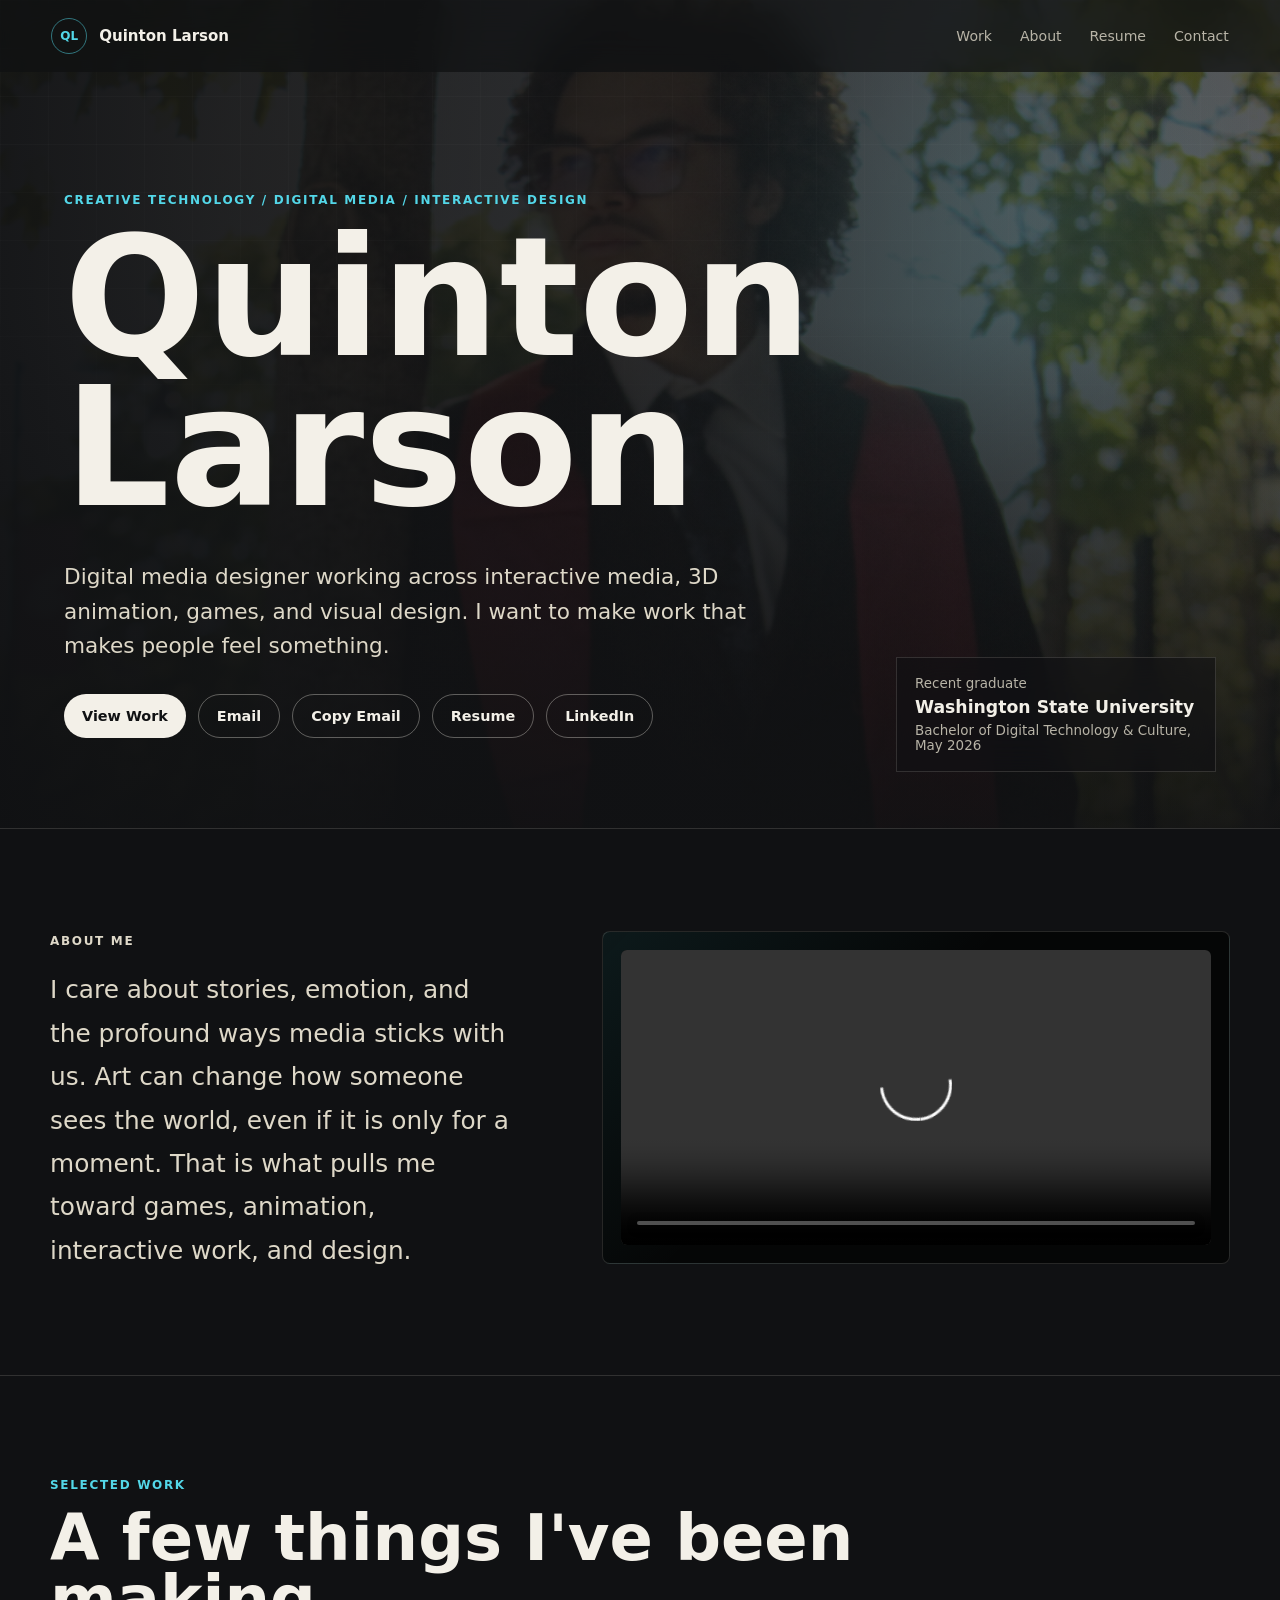
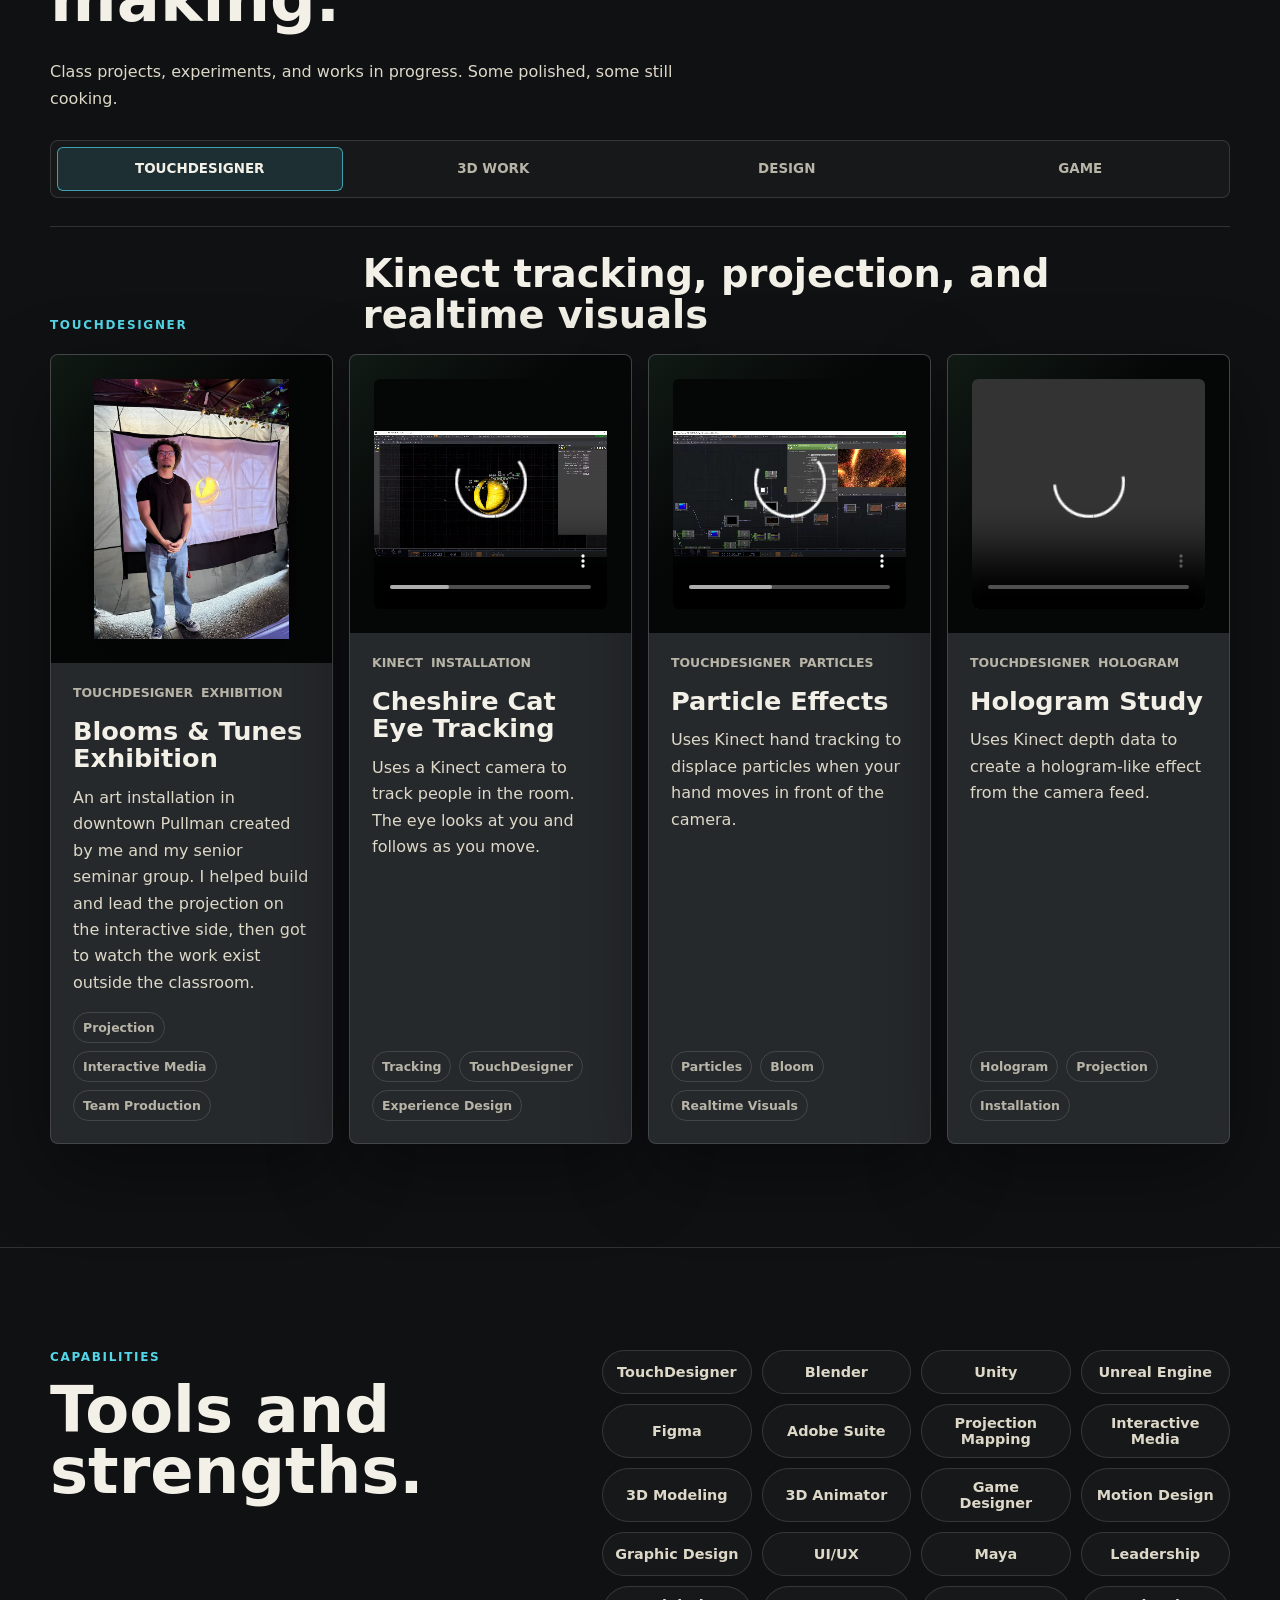
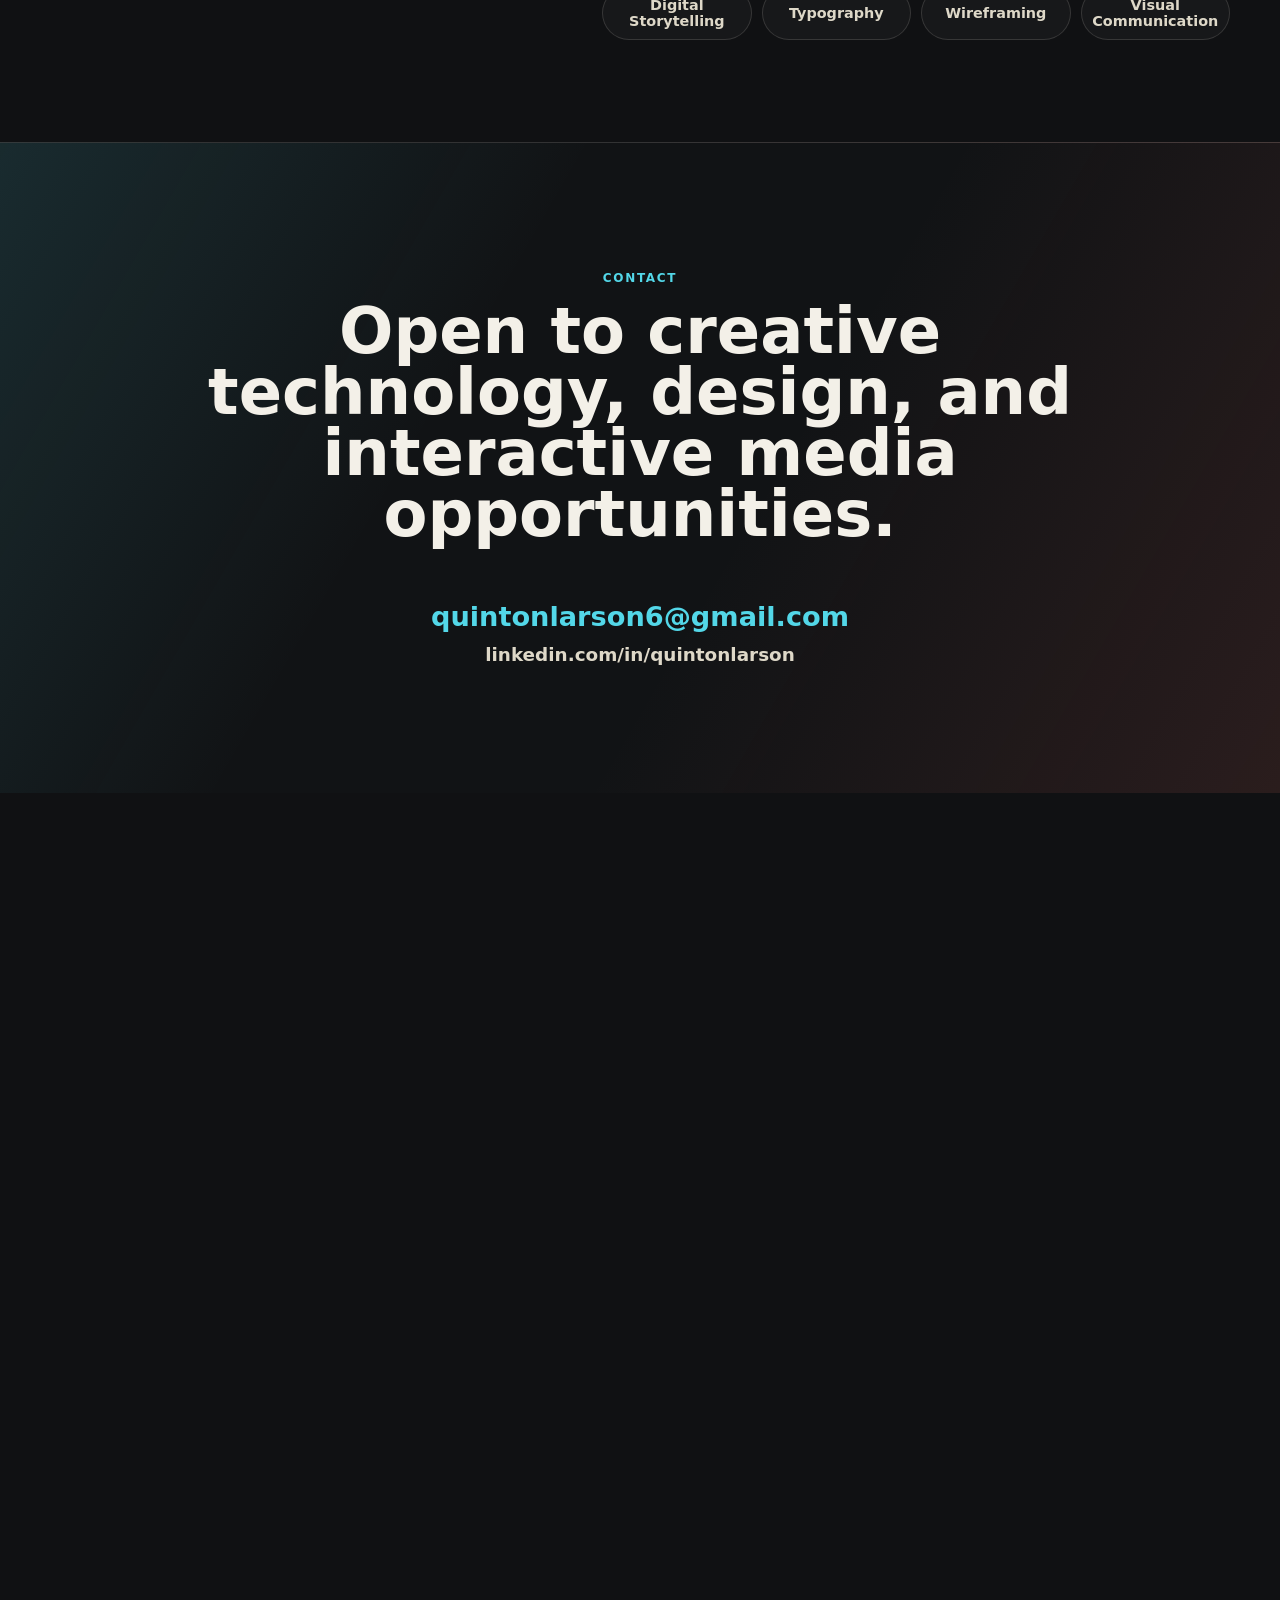
==== index.html @ b69a10c3 "Add index.html for portfolio redirection" ====
<!doctype html>
<html>
  <head>
    <meta charset="utf-8" />
    <meta http-equiv="refresh" content="0; url=./quinton-portfolio/" />
    <title>Quinton Larson Portfolio</title>
  </head>
  <body>
    <a href="./quinton-portfolio/">Open portfolio</a>
  </body>
</html>
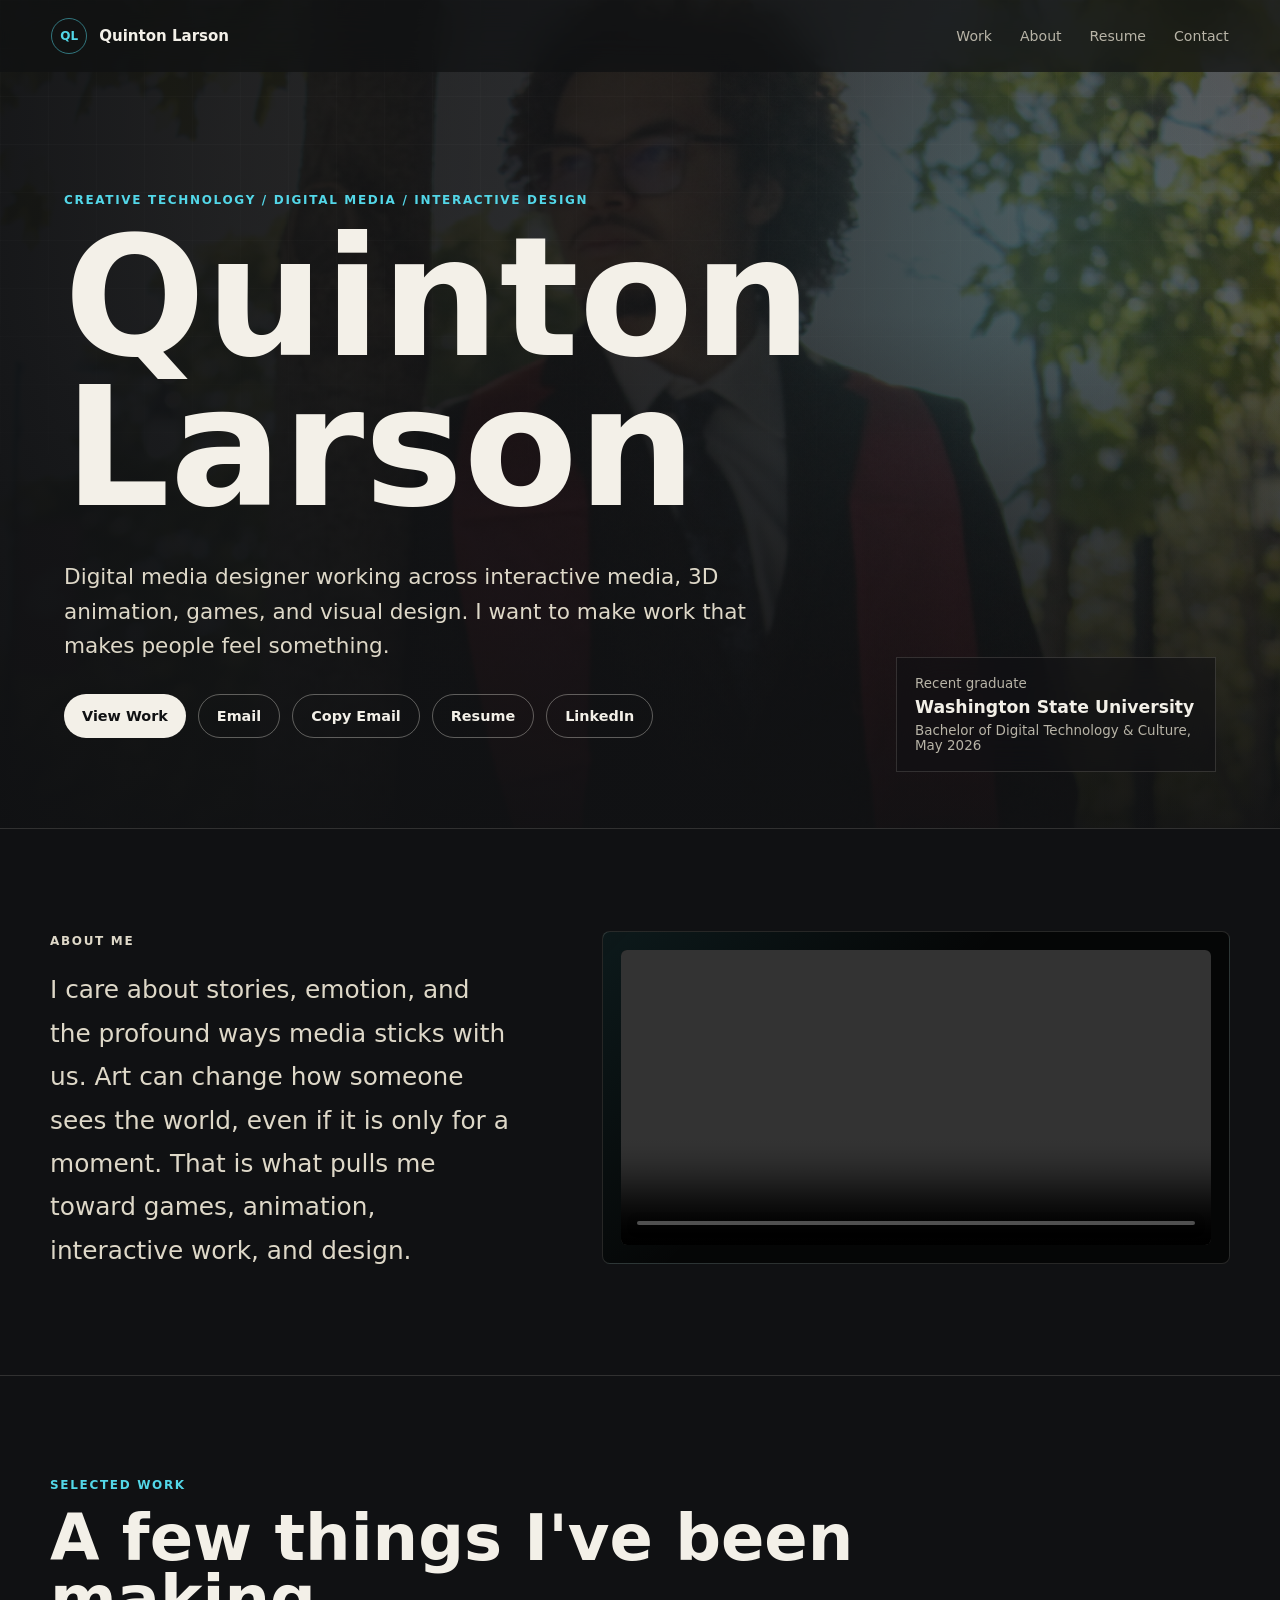
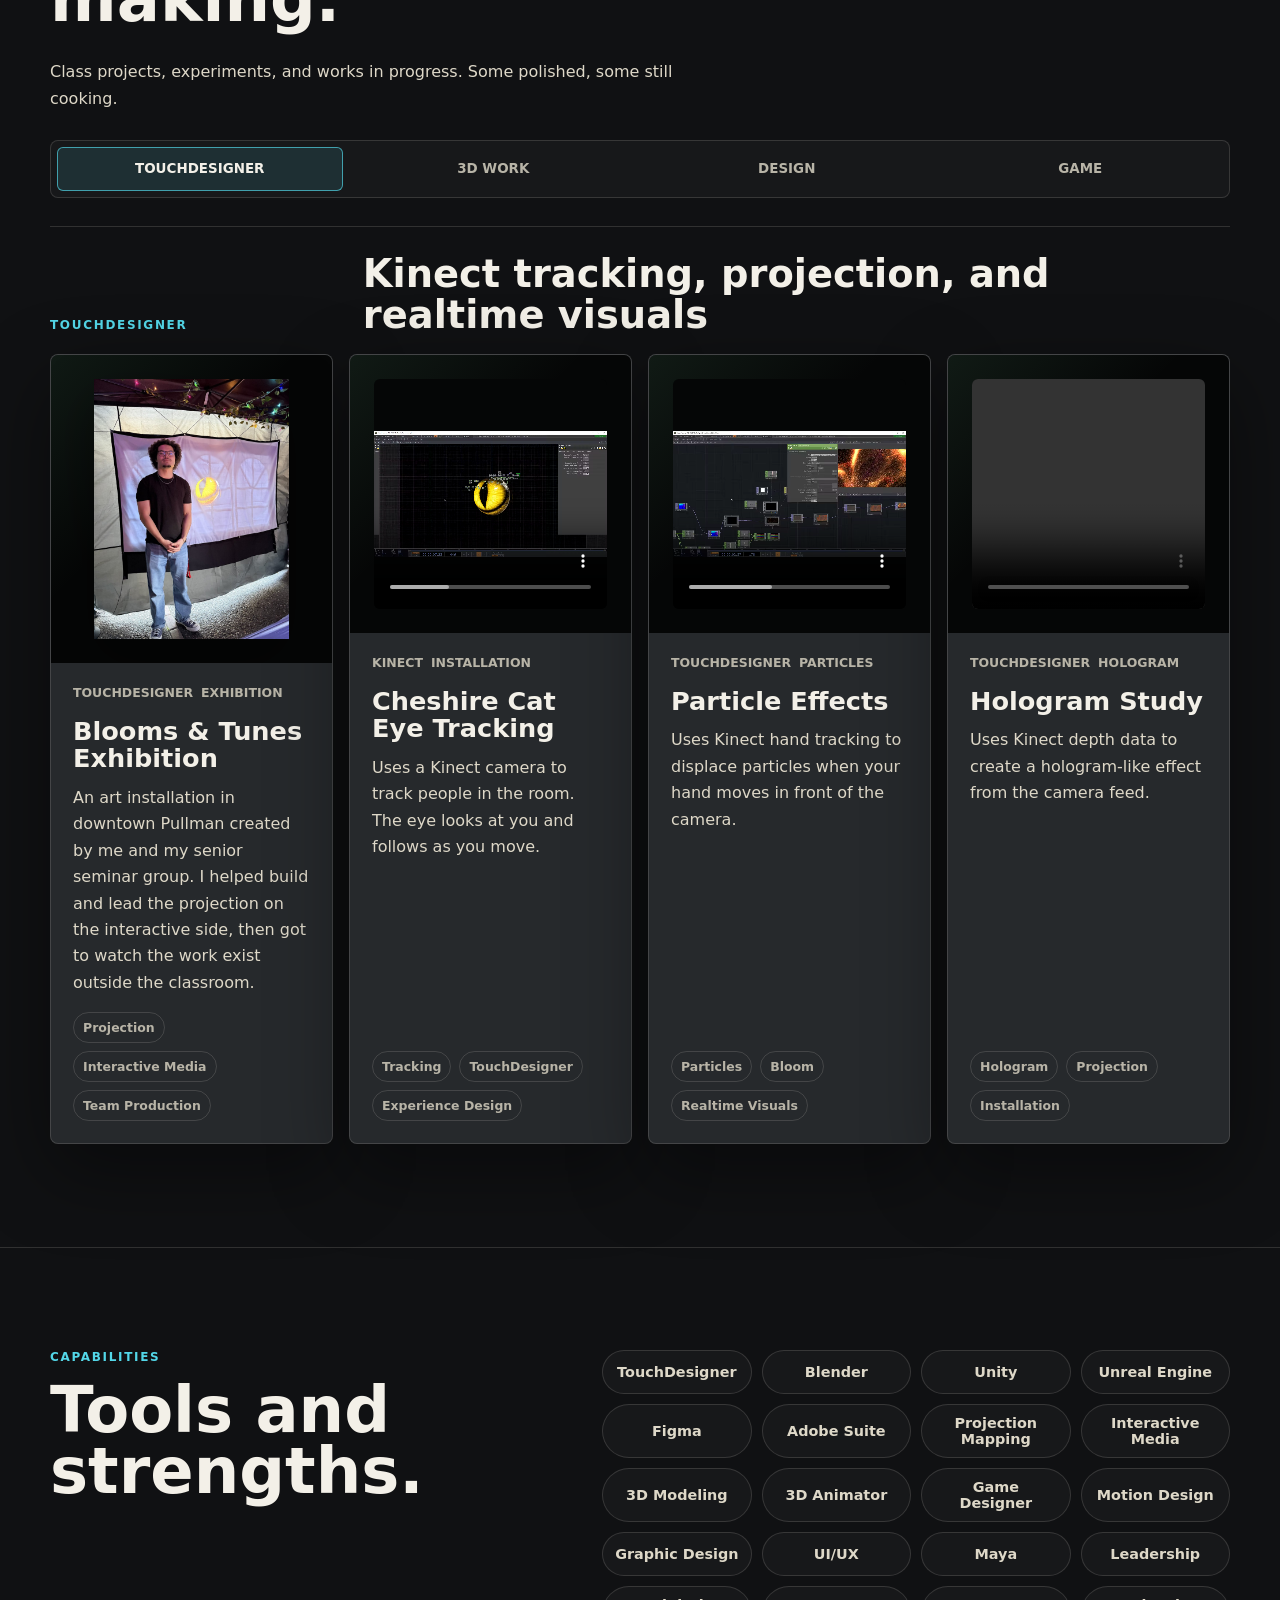
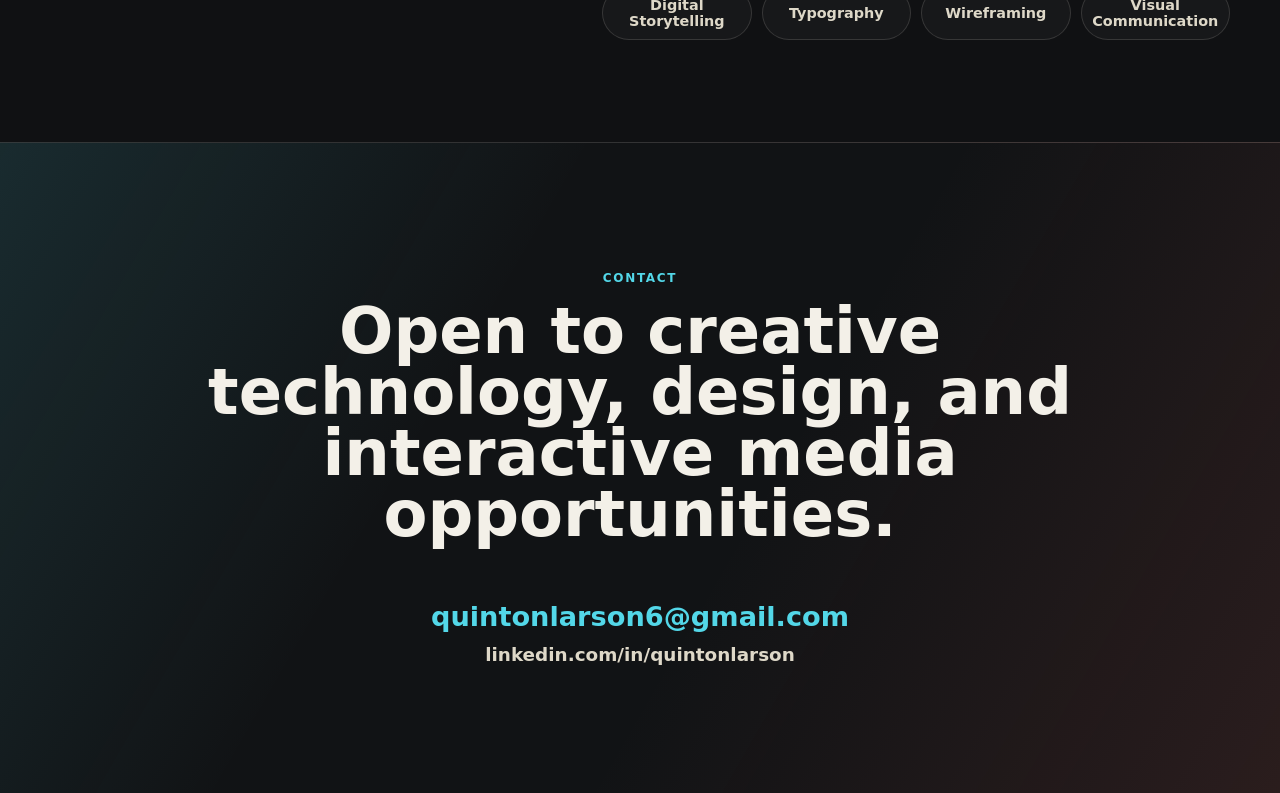
==== commit 7c5e2f99: "Add files via upload" ====
--- a/index.html
+++ b/index.html
@@ -1,11 +1,396 @@
 <!doctype html>
-<html>
+<html lang="en">
   <head>
     <meta charset="utf-8" />
-    <meta http-equiv="refresh" content="0; url=./quinton-portfolio/" />
-    <title>Quinton Larson Portfolio</title>
+    <meta name="viewport" content="width=device-width, initial-scale=1" />
+    <title>Quinton Larson | Creative Technology Portfolio</title>
+    <meta
+      name="description"
+      content="Quinton Larson is a digital media designer working across interactive media, 3D animation, game development, motion, and graphic design."
+    />
+    <meta name="theme-color" content="#101113" />
+    <meta property="og:title" content="Quinton Larson | Creative Technology Portfolio" />
+    <meta
+      property="og:description"
+      content="Interactive media, 3D motion, game development, and graphic design work by Quinton Larson."
+    />
+    <meta property="og:type" content="website" />
+    <meta property="og:image" content="assets/portrait-hero.jpeg" />
+    <link rel="stylesheet" href="styles.css" />
   </head>
   <body>
-    <a href="./quinton-portfolio/">Open portfolio</a>
+    <header class="site-header" data-header>
+      <a class="brand" href="#top" aria-label="Quinton Larson home">
+        <span class="brand-mark">QL</span>
+        <span>Quinton Larson</span>
+      </a>
+      <nav class="nav" aria-label="Primary navigation">
+        <a href="#work">Work</a>
+        <a href="#profile">About</a>
+        <a href="assets/quinton-larson-resume.pdf" target="_blank" rel="noreferrer">Resume</a>
+        <a href="#contact">Contact</a>
+      </nav>
+    </header>
+
+    <main id="top">
+      <section class="hero" aria-labelledby="hero-title">
+        <img class="hero-bg-image" src="assets/portrait-hero.jpeg" alt="" aria-hidden="true" />
+        <div class="hero-overlay"></div>
+        <div class="hero-content">
+          <p class="eyebrow">Creative Technology / Digital Media / Interactive Design</p>
+          <h1 id="hero-title">Quinton Larson</h1>
+          <p class="hero-copy">
+            Digital media designer working across interactive media, 3D animation, games, and visual design.
+            I want to make work that makes people feel something.
+          </p>
+          <div class="hero-actions" aria-label="Portfolio actions">
+            <a class="button primary" href="#work">View Work</a>
+            <a class="button ghost" href="mailto:quintonlarson6@gmail.com?subject=Portfolio%20Inquiry">Email</a>
+            <button class="button ghost" type="button" data-copy-email="quintonlarson6@gmail.com">Copy Email</button>
+            <a class="button ghost" href="assets/quinton-larson-resume.pdf" target="_blank" rel="noreferrer">Resume</a>
+            <a class="button ghost" href="https://www.linkedin.com/in/quintonlarson/" target="_blank" rel="noreferrer">LinkedIn</a>
+          </div>
+          <p class="copy-feedback" data-copy-feedback aria-live="polite"></p>
+        </div>
+        <aside class="hero-panel" aria-label="Portfolio status">
+          <span>Recent graduate</span>
+          <strong>Washington State University</strong>
+          <span>Bachelor of Digital Technology & Culture, May 2026</span>
+        </aside>
+      </section>
+
+      <section class="about-section section-band" id="profile" aria-label="About Me">
+        <div class="section-inner about-grid">
+          <div>
+            <p class="eyebrow">About Me</p>
+            <p class="about-lede">
+              I care about stories, emotion, and the profound ways media sticks with us. Art can change how someone
+              sees the world, even if it is only for a moment. That is what pulls me toward games, animation,
+              interactive work, and design.
+            </p>
+          </div>
+          <div class="about-media">
+            <video src="assets/about-interview.mp4" controls playsinline preload="metadata"></video>
+          </div>
+        </div>
+      </section>
+
+      <section class="section-band work-section" id="work" aria-labelledby="work-title">
+        <div class="section-inner">
+          <div class="section-heading">
+            <p class="eyebrow">Selected Work</p>
+            <h2 id="work-title">A few things I've been making.</h2>
+            <p>
+              Class projects, experiments, and works in progress. Some polished, some still cooking.
+            </p>
+          </div>
+
+          <div class="work-tabs" role="tablist" aria-label="Work categories">
+            <button class="work-tab is-active" type="button" role="tab" id="tab-touchdesigner" aria-controls="panel-touchdesigner" aria-selected="true" data-work-tab="touchdesigner">TouchDesigner</button>
+            <button class="work-tab" type="button" role="tab" id="tab-three-d" aria-controls="panel-three-d" aria-selected="false" data-work-tab="three-d">3D Work</button>
+            <button class="work-tab" type="button" role="tab" id="tab-design" aria-controls="panel-design" aria-selected="false" data-work-tab="design">Design</button>
+            <button class="work-tab" type="button" role="tab" id="tab-game" aria-controls="panel-game" aria-selected="false" data-work-tab="game">Game</button>
+          </div>
+
+          <div class="category-stack">
+            <section class="work-category is-active" id="panel-touchdesigner" role="tabpanel" aria-labelledby="tab-touchdesigner" data-work-panel="touchdesigner">
+              <div class="category-heading">
+                <p class="eyebrow">TouchDesigner</p>
+                <h3 id="touchdesigner-title">Kinect tracking, projection, and realtime visuals</h3>
+              </div>
+              <div class="project-grid category-grid four-up">
+                <article class="project-card" data-category="interactive">
+                  <div class="project-visual real-media">
+                    <img src="assets/portrait-installation.jpeg" alt="Quinton standing with the Blooms & Tunes interactive eye installation" />
+                  </div>
+                  <div class="project-body">
+                    <div class="project-meta">
+                      <span>TouchDesigner</span>
+                      <span>Exhibition</span>
+                    </div>
+                    <h3>Blooms & Tunes Exhibition</h3>
+                    <p>
+                      An art installation in downtown Pullman created by me and my senior seminar group. I helped
+                      build and lead the projection on the interactive side, then got to watch the work exist outside
+                      the classroom.
+                    </p>
+                    <ul class="project-tags">
+                      <li>Projection</li>
+                      <li>Interactive Media</li>
+                      <li>Team Production</li>
+                    </ul>
+                  </div>
+                </article>
+
+                <article class="project-card" data-category="interactive">
+                  <div class="project-visual real-media">
+                    <video src="assets/touchdesigner-study-01.webm" controls muted playsinline preload="metadata"></video>
+                  </div>
+                  <div class="project-body">
+                    <div class="project-meta">
+                      <span>Kinect</span>
+                      <span>Installation</span>
+                    </div>
+                    <h3>Cheshire Cat Eye Tracking</h3>
+                    <p>
+                      Uses a Kinect camera to track people in the room. The eye looks at you and follows as you move.
+                    </p>
+                    <ul class="project-tags">
+                      <li>Tracking</li>
+                      <li>TouchDesigner</li>
+                      <li>Experience Design</li>
+                    </ul>
+                  </div>
+                </article>
+
+                <article class="project-card" data-category="interactive">
+                  <div class="project-visual real-media">
+                    <video src="assets/touchdesigner-study-03.webm" controls muted playsinline preload="metadata"></video>
+                  </div>
+                  <div class="project-body">
+                    <div class="project-meta">
+                      <span>TouchDesigner</span>
+                      <span>Particles</span>
+                    </div>
+                    <h3>Particle Effects</h3>
+                    <p>
+                      Uses Kinect hand tracking to displace particles when your hand moves in front of the camera.
+                    </p>
+                    <ul class="project-tags">
+                      <li>Particles</li>
+                      <li>Bloom</li>
+                      <li>Realtime Visuals</li>
+                    </ul>
+                  </div>
+                </article>
+
+                <article class="project-card" data-category="interactive">
+                  <div class="project-visual real-media">
+                    <video src="assets/touchdesigner-study-02.webm" controls muted playsinline preload="metadata"></video>
+                  </div>
+                  <div class="project-body">
+                    <div class="project-meta">
+                      <span>TouchDesigner</span>
+                      <span>Hologram</span>
+                    </div>
+                    <h3>Hologram Study</h3>
+                    <p>
+                      Uses Kinect depth data to create a hologram-like effect from the camera feed.
+                    </p>
+                    <ul class="project-tags">
+                      <li>Hologram</li>
+                      <li>Projection</li>
+                      <li>Installation</li>
+                    </ul>
+                  </div>
+                </article>
+              </div>
+            </section>
+
+            <section class="work-category" id="panel-three-d" role="tabpanel" aria-labelledby="tab-three-d" data-work-panel="three-d" hidden>
+              <div class="category-heading">
+                <p class="eyebrow">3D Work</p>
+                <h3 id="three-d-title">Animation, modeling, and simulation</h3>
+              </div>
+              <div class="project-grid category-grid">
+                <article class="project-card" data-category="3d">
+                  <div class="project-visual real-media">
+                    <video src="assets/animated-scene.mp4" controls muted playsinline preload="metadata"></video>
+                  </div>
+                  <div class="project-body">
+                    <div class="project-meta">
+                      <span>Blender</span>
+                      <span>Animation</span>
+                    </div>
+                    <h3>Final Breath</h3>
+                    <p>
+                      A 3D animation class project and my favorite piece so far: a hand reaching out of dark water
+                      under one hard spotlight.
+                    </p>
+                    <ul class="project-tags">
+                      <li>3D Animation</li>
+                      <li>Lighting</li>
+                      <li>Motion</li>
+                    </ul>
+                  </div>
+                </article>
+
+                <article class="project-card" data-category="3d">
+                  <div class="project-visual real-media">
+                    <video src="assets/blender-donut-short.mp4" controls muted playsinline preload="metadata"></video>
+                  </div>
+                  <div class="project-body">
+                    <div class="project-meta">
+                      <span>Blender</span>
+                      <span>Modeling</span>
+                    </div>
+                    <h3>Blender Donut</h3>
+                    <p>
+                      A classic Blender exercise that helped me practice modeling, lighting, camera movement, and
+                      finishing a small scene.
+                    </p>
+                    <ul class="project-tags">
+                      <li>Modeling</li>
+                      <li>Motion</li>
+                      <li>Lighting</li>
+                    </ul>
+                  </div>
+                </article>
+
+                <article class="project-card" data-category="3d">
+                  <div class="project-visual real-media">
+                    <video src="assets/falling-blocks.mp4" controls muted playsinline preload="metadata"></video>
+                  </div>
+                  <div class="project-body">
+                    <div class="project-meta">
+                      <span>Blender</span>
+                      <span>Simulation</span>
+                    </div>
+                    <h3>Falling Blocks Simulation</h3>
+                    <p>
+                      A small physics test focused on weight, timing, and motion.
+                    </p>
+                    <ul class="project-tags">
+                      <li>Simulation</li>
+                      <li>Physics</li>
+                      <li>Motion Study</li>
+                    </ul>
+                  </div>
+                </article>
+              </div>
+            </section>
+
+            <section class="work-category" id="panel-design" role="tabpanel" aria-labelledby="tab-design" data-work-panel="design" hidden>
+              <div class="category-heading">
+                <p class="eyebrow">Design</p>
+                <h3 id="design-title">Graphic design and campaign work</h3>
+              </div>
+              <div class="project-grid category-grid two-up">
+                <article class="project-card" data-category="graphic">
+                  <div class="project-visual real-media album-media">
+                    <img src="assets/frank-ocean-poster.jpg" alt="Frank Ocean Blonde album redesign poster" />
+                  </div>
+                  <div class="project-body">
+                    <div class="project-meta">
+                      <span>Graphic Design</span>
+                      <span>Album Redesign</span>
+                    </div>
+                    <h3>Frank Ocean Album Redesign</h3>
+                    <p>
+                      A Blonde album redesign focused on type, layout, mood, and restraint.
+                    </p>
+                    <ul class="project-tags">
+                      <li>Typography</li>
+                      <li>Art Direction</li>
+                      <li>Layout</li>
+                    </ul>
+                  </div>
+                </article>
+
+                <article class="project-card" data-category="graphic">
+                  <div class="project-visual real-media visual-river">
+                    <img src="assets/snake-river-poster.png" alt="Snake River campaign title graphic" />
+                  </div>
+                  <div class="project-body">
+                    <div class="project-meta">
+                      <span>Campaign</span>
+                      <span>2025</span>
+                    </div>
+                    <h3>Snake River Campaign</h3>
+                    <p>
+                      A campaign project about the lower Snake River dams, salmon, and the communities affected by
+                      the river's disruption.
+                    </p>
+                    <ul class="project-tags">
+                      <li>Campaign</li>
+                      <li>Visual Communication</li>
+                      <li>Design System</li>
+                    </ul>
+                    <div class="project-links">
+                      <a href="snake-river.html">View case study</a>
+                    </div>
+                  </div>
+                </article>
+              </div>
+            </section>
+
+            <section class="work-category" id="panel-game" role="tabpanel" aria-labelledby="tab-game" data-work-panel="game" hidden>
+              <div class="category-heading">
+                <p class="eyebrow">Game Development</p>
+                <h3 id="game-title">Playable prototypes and experiments</h3>
+              </div>
+              <div class="project-grid category-grid one-up">
+                <article class="project-card feature" data-category="game">
+                  <div class="project-visual real-media game-media">
+                    <img src="assets/platform-fighter-screenshot.png" alt="Work-in-progress 3D platform fighter prototype screenshot" />
+                  </div>
+                  <div class="project-body">
+                    <div class="project-meta">
+                      <span>Unity</span>
+                      <span>Work in Progress</span>
+                    </div>
+                    <h3>3D Platform Fighter</h3>
+                    <p>
+                      A work-in-progress fighter prototype focused on movement, attacks, hitboxes, UI, and testing
+                      combat feel.
+                    </p>
+                    <ul class="project-tags">
+                      <li>Unity</li>
+                      <li>Gameplay Systems</li>
+                      <li>Prototype UI</li>
+                    </ul>
+                    <div class="project-links">
+                      <a href="platform-fighter.html">Learn more</a>
+                    </div>
+                  </div>
+                </article>
+              </div>
+            </section>
+          </div>
+        </div>
+      </section>
+
+      <section class="section-band skills-section" aria-labelledby="skills-title">
+        <div class="section-inner skills-grid">
+          <div>
+            <p class="eyebrow">Capabilities</p>
+            <h2 id="skills-title">Tools and strengths.</h2>
+          </div>
+          <div class="skill-cloud" aria-label="Skills and tools">
+            <span>TouchDesigner</span>
+            <span>Blender</span>
+            <span>Unity</span>
+            <span>Unreal Engine</span>
+            <span>Figma</span>
+            <span>Adobe Suite</span>
+            <span>Projection Mapping</span>
+            <span>Interactive Media</span>
+            <span>3D Modeling</span>
+            <span>3D Animator</span>
+            <span>Game Designer</span>
+            <span>Motion Design</span>
+            <span>Graphic Design</span>
+            <span>UI/UX</span>
+            <span>Maya</span>
+            <span>Leadership</span>
+            <span>Digital Storytelling</span>
+            <span>Typography</span>
+            <span>Wireframing</span>
+            <span>Visual Communication</span>
+          </div>
+        </div>
+      </section>
+
+      <section class="contact-section" id="contact" aria-labelledby="contact-title">
+        <div class="contact-inner">
+          <p class="eyebrow">Contact</p>
+          <h2 id="contact-title">Open to creative technology, design, and interactive media opportunities.</h2>
+          <a class="contact-link" href="mailto:quintonlarson6@gmail.com?subject=Portfolio%20Inquiry">quintonlarson6@gmail.com</a>
+          <a class="contact-link secondary" href="https://www.linkedin.com/in/quintonlarson/" target="_blank" rel="noreferrer">linkedin.com/in/quintonlarson</a>
+        </div>
+      </section>
+    </main>
+
+    <script src="script.js"></script>
   </body>
 </html>
--- a/styles.css
+++ b/styles.css
@@ -0,0 +1,1335 @@
+:root {
+  color-scheme: dark;
+  --ink: #f3f0e8;
+  --muted: #b8b4a7;
+  --soft: #ded8c8;
+  --bg: #101113;
+  --panel: #181b1f;
+  --line: rgba(243, 240, 232, 0.14);
+  --cyan: #53d7e8;
+  --red: #d45d54;
+  --amber: #d6a24b;
+  --green: #6fbf8f;
+  --shadow: rgba(0, 0, 0, 0.42);
+  font-family: Inter, ui-sans-serif, system-ui, -apple-system, BlinkMacSystemFont, "Segoe UI", sans-serif;
+}
+
+* {
+  box-sizing: border-box;
+}
+
+html {
+  scroll-behavior: smooth;
+}
+
+body {
+  margin: 0;
+  background: var(--bg);
+  color: var(--ink);
+}
+
+body::before {
+  content: "";
+  position: fixed;
+  inset: 0;
+  pointer-events: none;
+  background:
+    linear-gradient(rgba(255, 255, 255, 0.025) 1px, transparent 1px),
+    linear-gradient(90deg, rgba(255, 255, 255, 0.02) 1px, transparent 1px);
+  background-size: 48px 48px;
+  mask-image: linear-gradient(to bottom, black, transparent 72%);
+  z-index: 10;
+}
+
+a {
+  color: inherit;
+  text-decoration: none;
+}
+
+img {
+  display: block;
+  max-width: 100%;
+}
+
+.site-header {
+  position: fixed;
+  top: 0;
+  left: 0;
+  right: 0;
+  z-index: 20;
+  display: flex;
+  align-items: center;
+  justify-content: space-between;
+  gap: 24px;
+  min-height: 72px;
+  padding: 16px clamp(18px, 4vw, 56px);
+  background: rgba(16, 17, 19, 0.72);
+  border-bottom: 1px solid transparent;
+  backdrop-filter: blur(18px);
+  transition: border-color 180ms ease, background 180ms ease;
+}
+
+.site-header.is-scrolled {
+  border-color: var(--line);
+  background: rgba(16, 17, 19, 0.9);
+}
+
+.brand,
+.nav {
+  display: flex;
+  align-items: center;
+}
+
+.brand {
+  gap: 12px;
+  color: var(--ink);
+  font-size: 0.94rem;
+  font-weight: 700;
+}
+
+.brand-mark {
+  display: grid;
+  place-items: center;
+  width: 36px;
+  height: 36px;
+  border: 1px solid rgba(83, 215, 232, 0.5);
+  border-radius: 50%;
+  color: var(--cyan);
+  font-size: 0.75rem;
+}
+
+.nav {
+  gap: clamp(12px, 2.3vw, 28px);
+  color: var(--muted);
+  font-size: 0.88rem;
+}
+
+.nav a {
+  transition: color 160ms ease;
+}
+
+.nav a:hover,
+.nav a:focus-visible {
+  color: var(--ink);
+}
+
+.hero {
+  position: relative;
+  min-height: 92vh;
+  display: grid;
+  grid-template-columns: minmax(0, 1fr);
+  gap: clamp(28px, 5vw, 74px);
+  align-items: end;
+  padding: 120px clamp(18px, 5vw, 72px) 56px;
+  overflow: hidden;
+  background:
+    radial-gradient(circle at 78% 24%, rgba(83, 215, 232, 0.16), transparent 25%),
+    radial-gradient(circle at 18% 18%, rgba(214, 162, 75, 0.1), transparent 24%),
+    linear-gradient(135deg, #101113, #171b1f 48%, #101113);
+}
+
+.hero-bg-image {
+  position: absolute;
+  inset: 0;
+  width: 100%;
+  height: 100%;
+  object-fit: cover;
+  object-position: 52% 18%;
+  opacity: 0.34;
+  filter: saturate(0.78) contrast(1.1);
+  transform: scale(1.02);
+}
+
+.hero-overlay {
+  position: absolute;
+  inset: 0;
+}
+
+.hero-overlay {
+  background:
+    linear-gradient(90deg, rgba(16, 17, 19, 0.92), rgba(16, 17, 19, 0.68) 45%, rgba(16, 17, 19, 0.18)),
+    linear-gradient(0deg, rgba(16, 17, 19, 0.88), transparent 62%),
+    radial-gradient(circle at 76% 42%, rgba(83, 215, 232, 0.12), transparent 34%);
+}
+
+.hero-content {
+  position: relative;
+  z-index: 1;
+  max-width: 860px;
+}
+
+.hero-portrait {
+  position: relative;
+  z-index: 1;
+  align-self: center;
+  justify-self: end;
+  width: min(360px, 100%);
+  aspect-ratio: 4 / 5;
+  padding: 10px;
+  border: 1px solid rgba(243, 240, 232, 0.16);
+  border-radius: 8px;
+  background:
+    linear-gradient(145deg, rgba(243, 240, 232, 0.08), rgba(83, 215, 232, 0.07)),
+    rgba(255, 255, 255, 0.02);
+  box-shadow: 0 34px 90px rgba(0, 0, 0, 0.42);
+}
+
+.portrait-frame {
+  display: grid;
+  place-items: center;
+  width: 100%;
+  height: 100%;
+  border-radius: 6px;
+  background:
+    linear-gradient(160deg, rgba(83, 215, 232, 0.12), transparent 35%),
+    linear-gradient(340deg, rgba(212, 93, 84, 0.12), transparent 42%),
+    #111315;
+}
+
+.portrait-frame img {
+  width: 100%;
+  height: 100%;
+  object-fit: cover;
+  object-position: 50% 45%;
+  border-radius: 6px;
+}
+
+.eyebrow {
+  margin: 0 0 16px;
+  color: var(--cyan);
+  font-size: 0.75rem;
+  font-weight: 800;
+  letter-spacing: 0.14em;
+  text-transform: uppercase;
+}
+
+h1,
+h2,
+h3,
+p {
+  margin-top: 0;
+}
+
+h1 {
+  margin-bottom: clamp(26px, 3vw, 38px);
+  font-size: clamp(4.2rem, 13vw, 11.4rem);
+  line-height: 0.9;
+  letter-spacing: 0;
+}
+
+h2 {
+  margin-bottom: 0;
+  font-size: clamp(2rem, 5vw, 4.8rem);
+  line-height: 0.95;
+  letter-spacing: 0;
+}
+
+h3 {
+  margin-bottom: 12px;
+  font-size: clamp(1.22rem, 2vw, 1.65rem);
+  line-height: 1.08;
+}
+
+.section-heading h2,
+.contact-inner h2 {
+  margin-bottom: clamp(18px, 2.5vw, 28px);
+}
+
+.hero-copy {
+  max-width: 720px;
+  color: var(--soft);
+  font-size: clamp(1.05rem, 2vw, 1.35rem);
+  line-height: 1.6;
+}
+
+.hero-actions {
+  display: flex;
+  flex-wrap: wrap;
+  gap: 12px;
+  margin-top: 30px;
+}
+
+.button {
+  display: inline-flex;
+  align-items: center;
+  justify-content: center;
+  min-height: 44px;
+  padding: 0 18px;
+  border-radius: 999px;
+  font-size: 0.9rem;
+  font-weight: 800;
+  font-family: inherit;
+  cursor: pointer;
+  transition: transform 160ms ease, border-color 160ms ease, background 160ms ease;
+}
+
+.button:hover,
+.button:focus-visible {
+  transform: translateY(-2px);
+}
+
+.button.primary {
+  background: var(--ink);
+  color: var(--bg);
+}
+
+.button.ghost {
+  border: 1px solid rgba(243, 240, 232, 0.34);
+  background: transparent;
+  color: var(--ink);
+}
+
+.copy-feedback {
+  min-height: 20px;
+  margin: 14px 0 0;
+  color: var(--cyan);
+  font-size: 0.86rem;
+  font-weight: 800;
+}
+
+.hero-panel {
+  position: absolute;
+  right: clamp(18px, 5vw, 72px);
+  bottom: 56px;
+  z-index: 1;
+  display: grid;
+  gap: 6px;
+  width: min(320px, calc(100vw - 36px));
+  padding: 18px;
+  border: 1px solid var(--line);
+  background: rgba(16, 17, 19, 0.58);
+  backdrop-filter: blur(20px);
+}
+
+.hero-panel span {
+  color: var(--muted);
+  font-size: 0.84rem;
+}
+
+.hero-panel strong {
+  font-size: 1.08rem;
+}
+
+.section-band {
+  border-top: 1px solid var(--line);
+}
+
+section[id] {
+  scroll-margin-top: 96px;
+}
+
+.section-inner {
+  width: min(1180px, calc(100% - 36px));
+  margin: 0 auto;
+  padding: clamp(56px, 8vw, 112px) 0;
+}
+
+.intro-grid,
+.about-grid,
+.profile-grid,
+.archive-grid,
+.skills-grid {
+  display: grid;
+  grid-template-columns: minmax(0, 0.85fr) minmax(280px, 1.15fr);
+  gap: clamp(32px, 7vw, 88px);
+  align-items: start;
+}
+
+.intro p,
+.about-section p,
+.archive-section p {
+  color: var(--soft);
+  line-height: 1.75;
+}
+
+.about-lede {
+  max-width: 680px;
+  margin-bottom: 0;
+  color: var(--soft);
+  font-size: clamp(1.18rem, 2.3vw, 1.55rem);
+  font-weight: 500;
+  line-height: 1.65;
+}
+
+.about-media {
+  display: grid;
+  place-items: center;
+  padding: 18px;
+  border: 1px solid var(--line);
+  border-radius: 8px;
+  background:
+    linear-gradient(135deg, rgba(83, 215, 232, 0.09), transparent 42%),
+    #050606;
+}
+
+.about-media video {
+  width: 100%;
+  max-height: 430px;
+  object-fit: contain;
+  border-radius: 6px;
+  background: #050606;
+}
+
+.section-heading {
+  display: grid;
+  gap: 0;
+  margin-bottom: 28px;
+}
+
+.section-heading h2 {
+  max-width: 860px;
+}
+
+.section-heading p:not(.eyebrow) {
+  max-width: 680px;
+  margin: 0;
+  color: var(--soft);
+  line-height: 1.7;
+}
+
+.work-tabs {
+  display: grid;
+  grid-template-columns: repeat(4, minmax(0, 1fr));
+  gap: 8px;
+  margin: 0 0 28px;
+  padding: 6px;
+  border: 1px solid var(--line);
+  border-radius: 8px;
+  background: rgba(255, 255, 255, 0.03);
+}
+
+.work-tab {
+  min-height: 44px;
+  border: 1px solid transparent;
+  border-radius: 6px;
+  background: transparent;
+  color: var(--muted);
+  cursor: pointer;
+  font: inherit;
+  font-size: 0.84rem;
+  font-weight: 900;
+  text-transform: uppercase;
+  transition: background 160ms ease, border-color 160ms ease, color 160ms ease;
+}
+
+.work-tab:hover,
+.work-tab:focus-visible {
+  border-color: rgba(83, 215, 232, 0.38);
+  color: var(--ink);
+}
+
+.work-tab.is-active {
+  border-color: rgba(83, 215, 232, 0.68);
+  background: rgba(83, 215, 232, 0.12);
+  color: var(--ink);
+}
+
+.project-grid {
+  display: grid;
+  grid-template-columns: repeat(3, minmax(0, 1fr));
+  gap: 16px;
+}
+
+.category-stack {
+  display: grid;
+  gap: clamp(42px, 7vw, 80px);
+}
+
+.work-category {
+  display: grid;
+  gap: 18px;
+}
+
+.work-category[hidden] {
+  display: none;
+}
+
+.category-heading {
+  display: grid;
+  grid-template-columns: minmax(180px, 0.34fr) minmax(0, 1fr);
+  gap: 18px;
+  align-items: end;
+  padding-top: 26px;
+  border-top: 1px solid var(--line);
+}
+
+.category-heading .eyebrow {
+  margin-bottom: 4px;
+}
+
+.category-heading h3 {
+  margin: 0;
+  max-width: 760px;
+  font-size: clamp(1.45rem, 3vw, 2.65rem);
+}
+
+.category-grid {
+  align-items: stretch;
+}
+
+.category-grid.two-up {
+  grid-template-columns: repeat(2, minmax(0, 1fr));
+}
+
+.category-grid.four-up {
+  grid-template-columns: repeat(4, minmax(0, 1fr));
+}
+
+.category-grid.one-up {
+  grid-template-columns: minmax(0, 1fr);
+}
+
+.category-grid.one-up .project-card.feature {
+  grid-column: 1;
+}
+
+.project-card {
+  display: flex;
+  min-height: 100%;
+  flex-direction: column;
+  overflow: hidden;
+  border: 1px solid var(--line);
+  border-radius: 8px;
+  background: color-mix(in srgb, var(--panel) 94%, white 6%);
+  box-shadow: 0 28px 80px var(--shadow);
+}
+
+.project-card.is-hidden {
+  display: none;
+}
+
+.project-card.feature {
+  grid-column: span 2;
+}
+
+.project-visual {
+  position: relative;
+  min-height: 220px;
+  overflow: hidden;
+  background: #16181b;
+  isolation: isolate;
+}
+
+.project-visual.real-media {
+  display: grid;
+  place-items: center;
+  padding: 24px;
+  background:
+    linear-gradient(135deg, rgba(111, 191, 143, 0.11), transparent 42%),
+    #050606;
+}
+
+.project-visual.real-media img {
+  width: 100%;
+  height: 100%;
+  max-height: 260px;
+  object-fit: contain;
+  filter: drop-shadow(0 22px 28px rgba(0, 0, 0, 0.42));
+}
+
+.project-visual.game-media {
+  padding: 16px;
+}
+
+.project-visual.album-media {
+  padding: 16px;
+}
+
+.project-visual.game-media img {
+  max-height: 430px;
+  object-fit: contain;
+  border-radius: 6px;
+  filter: none;
+}
+
+.project-visual.album-media img {
+  max-height: 330px;
+  object-fit: contain;
+  border-radius: 6px;
+  filter: none;
+}
+
+.project-visual.real-media video {
+  width: 100%;
+  height: 100%;
+  min-height: 230px;
+  max-height: 330px;
+  object-fit: contain;
+  border-radius: 6px;
+  background: #050606;
+}
+
+.project-visual.touch-reel {
+  gap: 10px;
+  align-content: center;
+  padding: 18px;
+}
+
+.touch-reel .touch-main {
+  min-height: 176px;
+  max-height: 230px;
+}
+
+.touch-mini-grid {
+  display: grid;
+  width: 100%;
+}
+
+.touch-mini-grid video {
+  min-height: 116px;
+  max-height: 150px;
+}
+
+.project-visual::before,
+.project-visual::after,
+.project-visual span {
+  content: "";
+  position: absolute;
+  display: block;
+}
+
+.visual-blooms {
+  background:
+    radial-gradient(circle at 24% 32%, rgba(83, 215, 232, 0.8), transparent 18%),
+    radial-gradient(circle at 70% 60%, rgba(214, 162, 75, 0.72), transparent 22%),
+    linear-gradient(135deg, #111315, #1e2323 58%, #211b18);
+}
+
+.visual-blooms::before {
+  inset: 22% 16%;
+  border: 1px solid rgba(243, 240, 232, 0.24);
+  transform: rotate(-7deg);
+}
+
+.visual-blooms span:nth-child(1) {
+  inset: auto 18% 20% auto;
+  width: 42%;
+  height: 10px;
+  background: var(--cyan);
+  filter: blur(10px);
+}
+
+.visual-blooms span:nth-child(2) {
+  left: 12%;
+  bottom: 18%;
+  width: 28%;
+  height: 28%;
+  border: 1px solid rgba(111, 191, 143, 0.7);
+}
+
+.visual-blooms span:nth-child(3) {
+  right: 14%;
+  top: 18%;
+  width: 12px;
+  height: 64%;
+  background: rgba(212, 93, 84, 0.72);
+}
+
+.visual-fighter {
+  background: linear-gradient(145deg, #151719, #293538 48%, #241d1c);
+}
+
+.visual-fighter::before {
+  width: 66%;
+  height: 42%;
+  left: 17%;
+  bottom: 18%;
+  border: 1px solid rgba(243, 240, 232, 0.24);
+  transform: perspective(320px) rotateX(58deg);
+}
+
+.visual-fighter span {
+  width: 42px;
+  height: 42px;
+  border-radius: 50%;
+}
+
+.visual-fighter span:nth-child(1) {
+  left: 28%;
+  bottom: 48%;
+  background: var(--red);
+}
+
+.visual-fighter span:nth-child(2) {
+  right: 28%;
+  bottom: 38%;
+  background: var(--cyan);
+}
+
+.visual-fighter span:nth-child(3) {
+  left: 44%;
+  bottom: 30%;
+  width: 96px;
+  height: 8px;
+  background: rgba(243, 240, 232, 0.48);
+}
+
+.visual-eye {
+  background: radial-gradient(circle at center, #344147 0 16%, #111315 48%, #17191d 100%);
+}
+
+.visual-eye::before {
+  inset: 21% 14%;
+  border-radius: 50%;
+  border: 2px solid rgba(83, 215, 232, 0.52);
+}
+
+.visual-eye span:nth-child(1) {
+  inset: 33% 32%;
+  border-radius: 50%;
+  background: var(--amber);
+}
+
+.visual-eye span:nth-child(2) {
+  inset: 41% 43%;
+  border-radius: 50%;
+  background: #111315;
+}
+
+.visual-eye span:nth-child(3) {
+  left: 12%;
+  right: 12%;
+  top: 50%;
+  height: 1px;
+  background: rgba(243, 240, 232, 0.4);
+}
+
+.visual-water {
+  background:
+    radial-gradient(circle at 46% 36%, rgba(243, 240, 232, 0.75), transparent 12%),
+    linear-gradient(180deg, #182226, #122f35 60%, #0f1516);
+}
+
+.visual-water::before {
+  left: 16%;
+  right: 16%;
+  bottom: 30%;
+  height: 18%;
+  border-top: 1px solid rgba(83, 215, 232, 0.78);
+  border-bottom: 1px solid rgba(83, 215, 232, 0.28);
+  transform: skewY(-5deg);
+}
+
+.visual-water span:nth-child(1) {
+  left: 44%;
+  top: 22%;
+  width: 26px;
+  height: 86px;
+  border-radius: 999px;
+  background: rgba(243, 240, 232, 0.86);
+  transform: rotate(-15deg);
+}
+
+.visual-water span:nth-child(2) {
+  left: 48%;
+  top: 24%;
+  width: 52px;
+  height: 22px;
+  border-radius: 999px;
+  background: rgba(243, 240, 232, 0.76);
+  transform: rotate(25deg);
+}
+
+.visual-water span:nth-child(3) {
+  inset: auto 12% 22%;
+  height: 22px;
+  background: rgba(83, 215, 232, 0.18);
+  filter: blur(8px);
+}
+
+.visual-sim {
+  background: linear-gradient(140deg, #151515, #25231d 54%, #32211d);
+}
+
+.visual-sim span {
+  width: 48px;
+  height: 48px;
+  background: rgba(214, 162, 75, 0.86);
+  box-shadow: 0 18px 42px rgba(0, 0, 0, 0.25);
+}
+
+.visual-sim span:nth-child(1) {
+  left: 24%;
+  top: 22%;
+  transform: rotate(12deg);
+}
+
+.visual-sim span:nth-child(2) {
+  left: 46%;
+  top: 42%;
+  background: rgba(83, 215, 232, 0.62);
+  transform: rotate(-22deg);
+}
+
+.visual-sim span:nth-child(3) {
+  right: 18%;
+  top: 30%;
+  background: rgba(212, 93, 84, 0.7);
+  transform: rotate(34deg);
+}
+
+.visual-album {
+  background: linear-gradient(140deg, #121315, #1a2227 48%, #2b1716);
+}
+
+.visual-album::before {
+  inset: 17% 24%;
+  border: 1px solid rgba(243, 240, 232, 0.3);
+  background: linear-gradient(160deg, rgba(83, 215, 232, 0.2), rgba(212, 93, 84, 0.25));
+}
+
+.visual-album span:nth-child(1) {
+  left: 31%;
+  right: 31%;
+  top: 29%;
+  height: 2px;
+  background: var(--ink);
+}
+
+.visual-album span:nth-child(2) {
+  left: 31%;
+  right: 39%;
+  bottom: 34%;
+  height: 2px;
+  background: var(--amber);
+}
+
+.visual-album span:nth-child(3) {
+  right: 28%;
+  top: 22%;
+  width: 18px;
+  height: 18px;
+  background: var(--red);
+}
+
+.visual-river {
+  background: linear-gradient(135deg, #16191a, #203133 48%, #182418);
+}
+
+.visual-river::before {
+  left: -10%;
+  top: 28%;
+  width: 120%;
+  height: 24%;
+  border-top: 2px solid rgba(83, 215, 232, 0.74);
+  border-bottom: 1px solid rgba(83, 215, 232, 0.34);
+  transform: rotate(-12deg);
+}
+
+.visual-river span:nth-child(1) {
+  inset: 19% auto auto 16%;
+  width: 82px;
+  height: 82px;
+  border: 1px solid rgba(111, 191, 143, 0.62);
+}
+
+.visual-river span:nth-child(2) {
+  right: 14%;
+  bottom: 18%;
+  width: 34%;
+  height: 1px;
+  background: var(--ink);
+}
+
+.visual-river span:nth-child(3) {
+  right: 18%;
+  bottom: 27%;
+  width: 22%;
+  height: 1px;
+  background: var(--amber);
+}
+
+.visual-holo {
+  background: radial-gradient(circle at 50% 44%, rgba(83, 215, 232, 0.48), transparent 25%), #111315;
+}
+
+.visual-holo::before {
+  left: 30%;
+  right: 30%;
+  top: 14%;
+  bottom: 18%;
+  border: 1px solid rgba(243, 240, 232, 0.22);
+  transform: perspective(320px) rotateX(18deg);
+}
+
+.visual-holo span:nth-child(1) {
+  left: 23%;
+  top: 34%;
+  width: 12px;
+  height: 12px;
+  border-radius: 50%;
+  background: var(--cyan);
+  box-shadow: 58px 20px 0 rgba(214, 162, 75, 0.9), 126px -16px 0 rgba(212, 93, 84, 0.9);
+}
+
+.visual-holo span:nth-child(2) {
+  left: 20%;
+  right: 20%;
+  bottom: 24%;
+  height: 1px;
+  background: rgba(83, 215, 232, 0.56);
+}
+
+.visual-holo span:nth-child(3) {
+  left: 40%;
+  top: 21%;
+  width: 20%;
+  height: 64%;
+  background: rgba(83, 215, 232, 0.09);
+  filter: blur(14px);
+}
+
+.project-body {
+  display: flex;
+  flex: 1;
+  flex-direction: column;
+  padding: 22px;
+}
+
+.project-meta,
+.project-tags {
+  font-size: 0.78rem;
+  font-weight: 800;
+}
+
+.project-meta {
+  display: flex;
+  flex-wrap: wrap;
+  gap: 8px;
+  margin-bottom: 18px;
+  color: var(--muted);
+  text-transform: uppercase;
+}
+
+.project-body p {
+  color: var(--soft);
+  line-height: 1.65;
+}
+
+.project-supporting-image {
+  margin: 4px 0 18px;
+}
+
+.project-supporting-image img {
+  width: 100%;
+  aspect-ratio: 16 / 9;
+  object-fit: cover;
+  border: 1px solid var(--line);
+  border-radius: 6px;
+}
+
+.project-supporting-image figcaption {
+  margin-top: 8px;
+  color: var(--muted);
+  font-size: 0.76rem;
+  font-weight: 800;
+  text-transform: uppercase;
+}
+
+.project-tags {
+  display: flex;
+  flex-wrap: wrap;
+  gap: 8px;
+  padding: 0;
+  margin: auto 0 0;
+  list-style: none;
+}
+
+.project-tags li {
+  padding: 7px 9px;
+  border: 1px solid var(--line);
+  border-radius: 999px;
+  color: var(--muted);
+}
+
+.project-links {
+  display: flex;
+  flex-wrap: wrap;
+  gap: 10px;
+  margin: 18px 0 0;
+}
+
+.project-links a {
+  display: inline-flex;
+  align-items: center;
+  min-height: 34px;
+  padding: 0 11px;
+  border: 1px solid rgba(83, 215, 232, 0.42);
+  border-radius: 999px;
+  color: var(--cyan);
+  font-size: 0.78rem;
+  font-weight: 900;
+  text-transform: uppercase;
+  transition: background 160ms ease, transform 160ms ease;
+}
+
+.project-links a:hover,
+.project-links a:focus-visible {
+  background: rgba(83, 215, 232, 0.1);
+  transform: translateY(-1px);
+}
+
+.case-study-section {
+  background: #101113;
+}
+
+.case-page-hero {
+  padding-top: 72px;
+  background:
+    radial-gradient(circle at 78% 20%, rgba(83, 215, 232, 0.16), transparent 26%),
+    linear-gradient(135deg, #101113, #15191d 58%, #101113);
+}
+
+.case-page-grid {
+  display: grid;
+  grid-template-columns: minmax(280px, 0.86fr) minmax(0, 1.14fr);
+  gap: clamp(28px, 5vw, 64px);
+  align-items: center;
+}
+
+.case-page-hero h1 {
+  margin-bottom: 20px;
+  font-size: clamp(3.3rem, 8vw, 8.2rem);
+  line-height: 0.9;
+}
+
+.back-link {
+  display: inline-flex;
+  margin-bottom: 28px;
+  color: var(--muted);
+  font-size: 0.8rem;
+  font-weight: 900;
+  text-transform: uppercase;
+  transition: color 160ms ease, transform 160ms ease;
+}
+
+.back-link:hover,
+.back-link:focus-visible {
+  color: var(--cyan);
+  transform: translateX(-3px);
+}
+
+.case-study-grid {
+  display: grid;
+  grid-template-columns: minmax(280px, 0.72fr) minmax(0, 1.28fr);
+  gap: clamp(28px, 5vw, 64px);
+  align-items: start;
+}
+
+.case-study-grid > div:first-child p {
+  color: var(--soft);
+  line-height: 1.75;
+}
+
+.case-study-grid > div:first-child h2 {
+  margin-bottom: clamp(28px, 3.4vw, 44px);
+  line-height: 1.02;
+}
+
+.case-study-media {
+  display: grid;
+  gap: 14px;
+  padding: 16px;
+  border: 1px solid var(--line);
+  border-radius: 8px;
+  background: #050606;
+}
+
+.case-study-media img {
+  width: 100%;
+  max-height: 560px;
+  object-fit: contain;
+  border-radius: 6px;
+}
+
+.split-media {
+  grid-template-columns: minmax(0, 0.65fr) minmax(0, 1fr);
+  align-items: center;
+}
+
+.campaign-gallery {
+  grid-column: 1 / -1;
+  display: grid;
+  grid-template-columns: repeat(2, minmax(0, 1fr));
+  gap: 14px;
+}
+
+.campaign-gallery figure,
+.campaign-mark-grid {
+  margin: 0;
+  padding: 14px;
+  border: 1px solid var(--line);
+  border-radius: 8px;
+  background: #050606;
+}
+
+.campaign-feature {
+  grid-column: 1 / -1;
+}
+
+.campaign-gallery img {
+  width: 100%;
+  max-height: 560px;
+  object-fit: contain;
+  border-radius: 6px;
+}
+
+.campaign-gallery figcaption {
+  margin-top: 10px;
+  color: var(--muted);
+  font-size: 0.78rem;
+  font-weight: 800;
+  line-height: 1.45;
+  text-transform: uppercase;
+}
+
+.campaign-mark-grid {
+  display: grid;
+  grid-template-columns: repeat(5, minmax(0, 1fr));
+  gap: 10px;
+  align-items: center;
+  grid-column: 1 / -1;
+}
+
+.campaign-mark-grid img {
+  max-height: 132px;
+  padding: 12px;
+  background: rgba(255, 255, 255, 0.02);
+  border: 1px solid var(--line);
+}
+
+.detail-list {
+  grid-column: 1 / -1;
+  display: grid;
+  grid-template-columns: repeat(3, minmax(0, 1fr));
+  gap: 14px;
+}
+
+.detail-list div {
+  padding: 18px;
+  border: 1px solid var(--line);
+  border-radius: 8px;
+  background: color-mix(in srgb, var(--panel) 94%, white 6%);
+}
+
+.detail-list span {
+  display: block;
+  margin-bottom: 10px;
+  color: var(--cyan);
+  font-size: 0.76rem;
+  font-weight: 900;
+  text-transform: uppercase;
+}
+
+.detail-list p {
+  margin: 0;
+  color: var(--soft);
+  line-height: 1.65;
+}
+
+.case-page-details {
+  grid-column: auto;
+  grid-template-columns: 1fr;
+}
+
+.detail-list a {
+  color: var(--cyan);
+  font-weight: 800;
+}
+
+.skill-cloud {
+  display: grid;
+  grid-template-columns: repeat(4, minmax(0, 1fr));
+  gap: 10px;
+}
+
+.skill-cloud span {
+  --chip-accent: var(--cyan);
+  display: inline-flex;
+  align-items: center;
+  justify-content: center;
+  min-height: 44px;
+  padding: 10px 12px;
+  border: 1px solid var(--line);
+  border-radius: 999px;
+  background: rgba(255, 255, 255, 0.03);
+  color: var(--soft);
+  font-size: 0.9rem;
+  font-weight: 700;
+  text-align: center;
+  cursor: default;
+  transition: transform 160ms ease, border-color 160ms ease, background 160ms ease, color 160ms ease, box-shadow 160ms ease;
+}
+
+.skill-cloud span:nth-child(4n + 2) {
+  --chip-accent: var(--amber);
+}
+
+.skill-cloud span:nth-child(4n + 3) {
+  --chip-accent: var(--green);
+}
+
+.skill-cloud span:nth-child(4n + 4) {
+  --chip-accent: var(--red);
+}
+
+.skill-cloud span:hover,
+.skill-cloud span:focus-visible {
+  border-color: color-mix(in srgb, var(--chip-accent) 74%, white 8%);
+  background:
+    linear-gradient(135deg, color-mix(in srgb, var(--chip-accent) 18%, transparent), transparent 70%),
+    rgba(255, 255, 255, 0.05);
+  color: var(--ink);
+  box-shadow: 0 10px 24px rgba(0, 0, 0, 0.22);
+  transform: translateY(-3px) rotate(-1deg);
+}
+
+.skill-cloud span:nth-child(even):hover,
+.skill-cloud span:nth-child(even):focus-visible {
+  transform: translateY(-3px) rotate(1deg);
+}
+
+.contact-section {
+  border-top: 1px solid var(--line);
+  background:
+    linear-gradient(120deg, rgba(83, 215, 232, 0.12), transparent 36%),
+    linear-gradient(300deg, rgba(212, 93, 84, 0.13), transparent 42%),
+    #111315;
+}
+
+.contact-inner {
+  width: min(980px, calc(100% - 36px));
+  margin: 0 auto;
+  padding: clamp(72px, 10vw, 130px) 0;
+  text-align: center;
+}
+
+.contact-link {
+  display: inline-flex;
+  margin-top: 28px;
+  color: var(--cyan);
+  font-size: clamp(1.05rem, 3vw, 1.7rem);
+  font-weight: 900;
+  overflow-wrap: anywhere;
+}
+
+.contact-link.secondary {
+  display: flex;
+  justify-content: center;
+  margin-top: 12px;
+  color: var(--soft);
+  font-size: clamp(0.95rem, 2vw, 1.15rem);
+}
+
+@media (max-width: 980px) {
+  .hero {
+    min-height: 94vh;
+    grid-template-columns: 1fr;
+  }
+
+  .hero-portrait {
+    justify-self: start;
+    width: min(320px, 82vw);
+  }
+
+  .hero-panel {
+    position: relative;
+    right: auto;
+    bottom: auto;
+    margin-top: 34px;
+  }
+
+  .intro-grid,
+  .about-grid,
+  .profile-grid,
+  .archive-grid,
+  .skills-grid,
+  .case-page-grid {
+    grid-template-columns: 1fr;
+  }
+
+  .project-grid {
+    grid-template-columns: repeat(2, minmax(0, 1fr));
+  }
+
+  .project-card.feature {
+    grid-column: span 2;
+  }
+
+  .category-grid.one-up .project-card.feature {
+    grid-column: 1;
+  }
+}
+
+@media (max-width: 680px) {
+  .site-header {
+    position: sticky;
+    min-height: auto;
+    align-items: flex-start;
+    flex-direction: column;
+    padding: 14px 18px;
+  }
+
+  .nav {
+    width: 100%;
+    justify-content: space-between;
+    gap: 8px;
+    font-size: 0.8rem;
+  }
+
+  .hero {
+    padding: 74px 18px 34px;
+  }
+
+  .hero-bg-image {
+    object-position: 56% 18%;
+    opacity: 0.28;
+  }
+
+  .hero-overlay {
+    background:
+      linear-gradient(90deg, rgba(16, 17, 19, 0.96), rgba(16, 17, 19, 0.6)),
+      linear-gradient(0deg, rgba(16, 17, 19, 0.97), transparent 62%);
+  }
+
+  h1 {
+    font-size: clamp(4rem, 22vw, 6.4rem);
+  }
+
+  .project-grid {
+    grid-template-columns: 1fr;
+  }
+
+  .category-heading,
+  .category-grid.four-up,
+  .category-grid.two-up,
+  .work-tabs,
+  .campaign-gallery,
+  .campaign-mark-grid {
+    grid-template-columns: 1fr;
+  }
+
+  .case-study-grid,
+  .detail-list,
+  .case-page-details,
+  .split-media {
+    grid-template-columns: 1fr;
+  }
+
+  .skill-cloud {
+    grid-template-columns: repeat(2, minmax(0, 1fr));
+  }
+
+  .campaign-mark-grid {
+    grid-template-columns: repeat(2, minmax(0, 1fr));
+  }
+
+  .project-card.feature {
+    grid-column: span 1;
+  }
+
+  .project-visual {
+    min-height: 190px;
+  }
+
+}
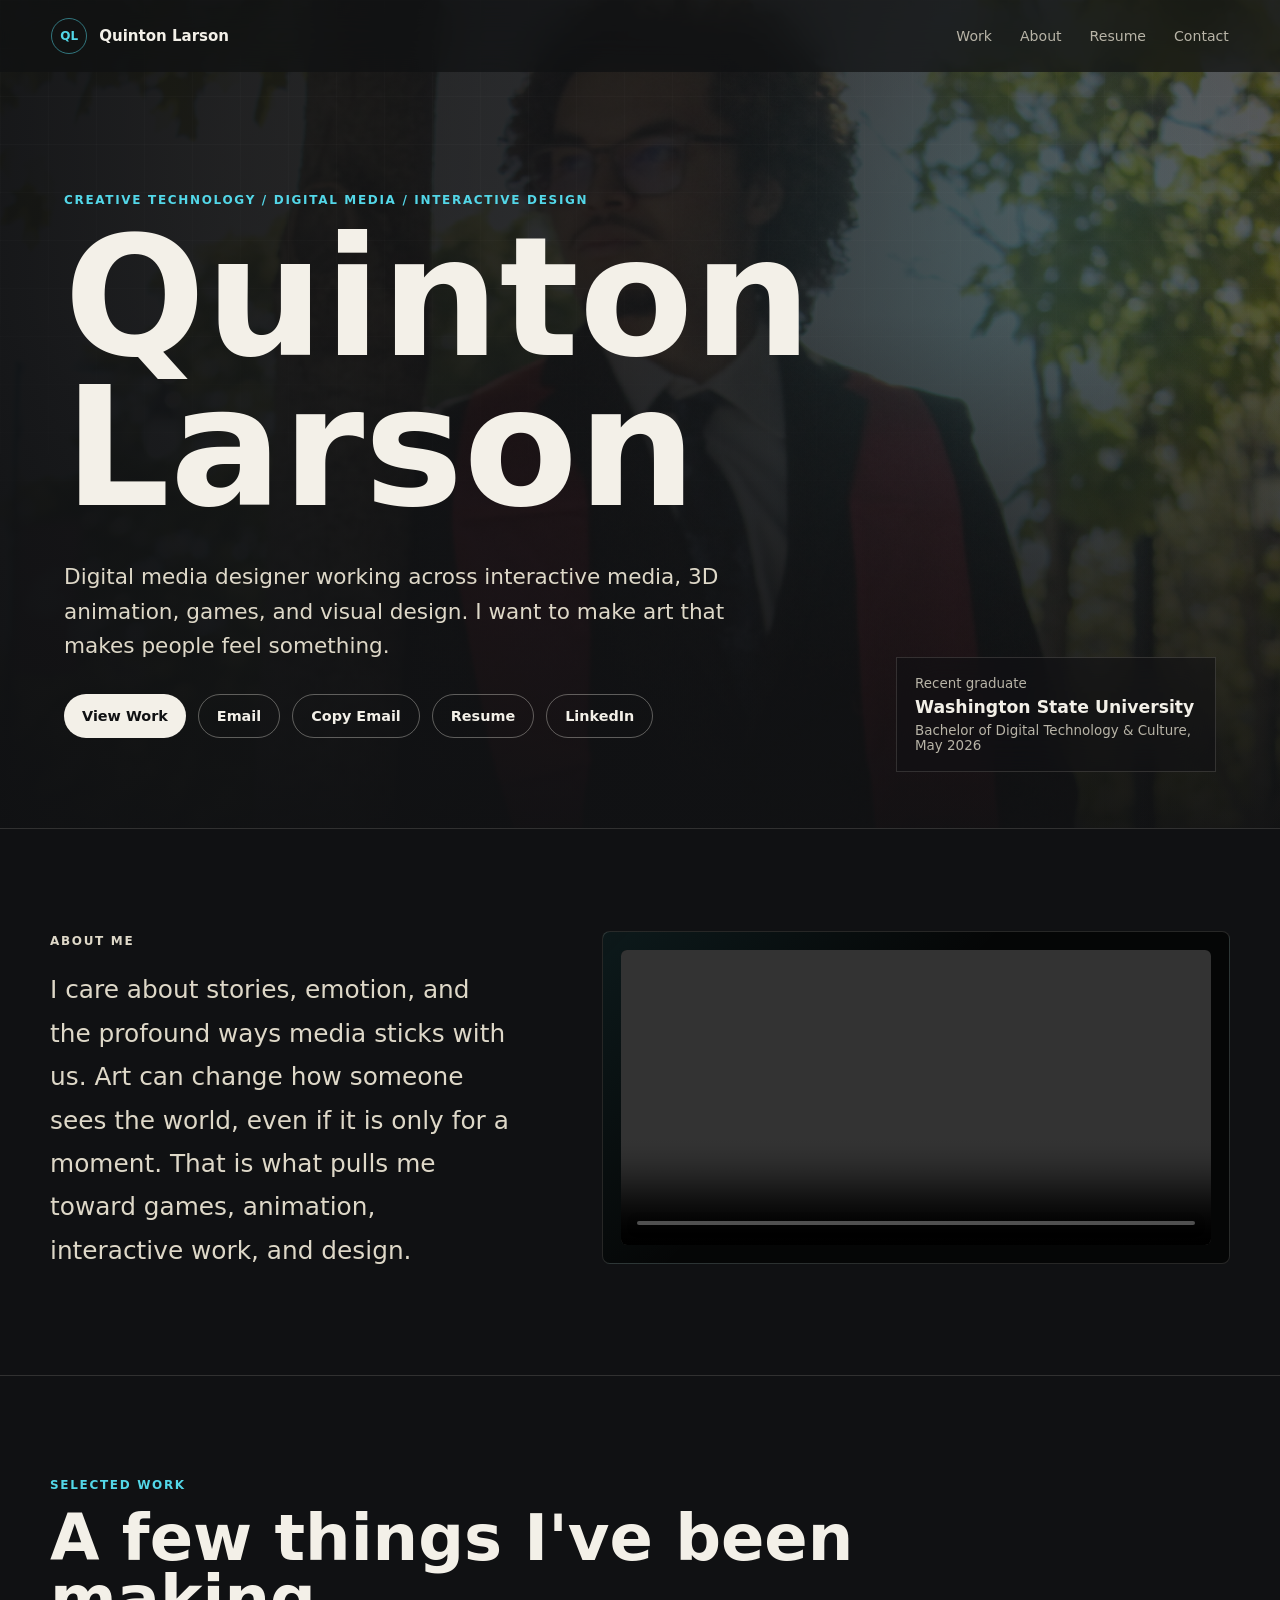
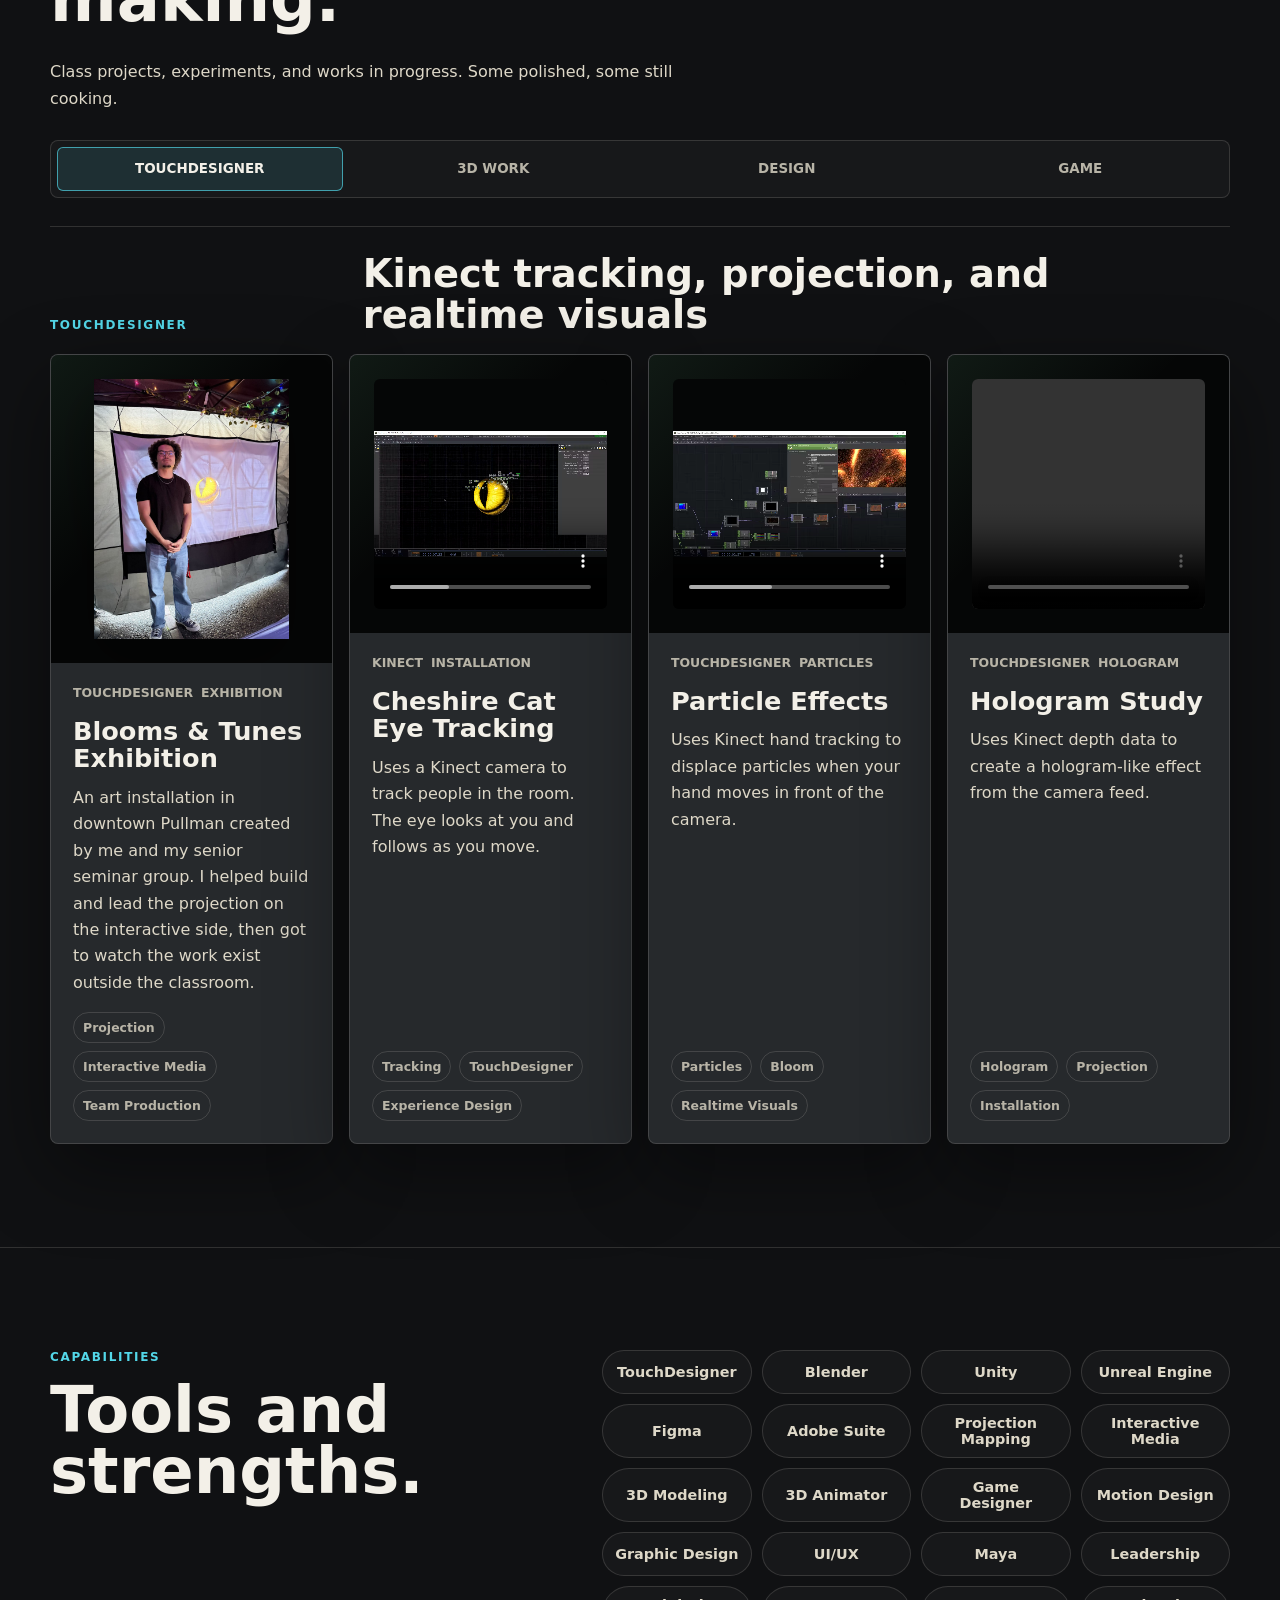
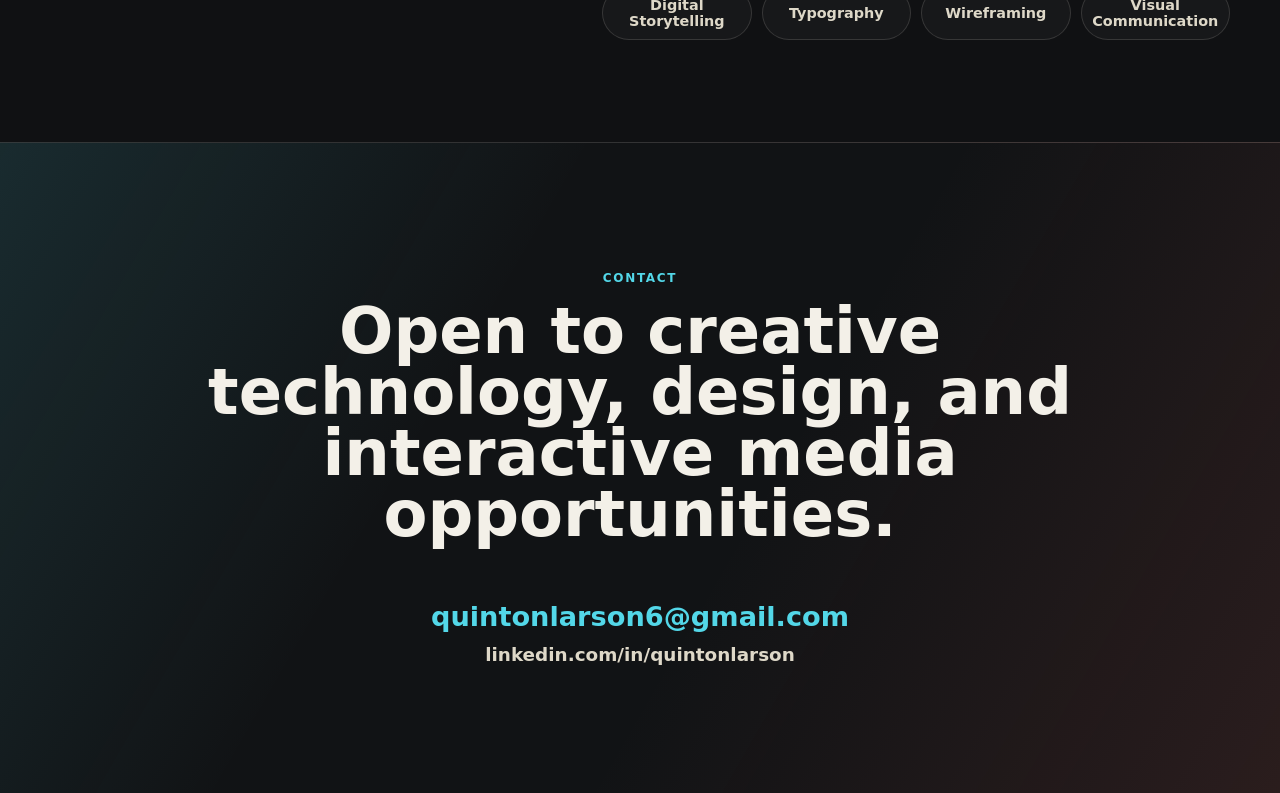
==== commit 98802bc4: "Update text from 'make work' to 'make art'" ====
--- a/index.html
+++ b/index.html
@@ -41,7 +41,7 @@
           <h1 id="hero-title">Quinton Larson</h1>
           <p class="hero-copy">
             Digital media designer working across interactive media, 3D animation, games, and visual design.
-            I want to make work that makes people feel something.
+            I want to make art that makes people feel something.
           </p>
           <div class="hero-actions" aria-label="Portfolio actions">
             <a class="button primary" href="#work">View Work</a>
--- a/styles.css
+++ b/styles.css
@@ -993,6 +993,29 @@
   line-height: 0.9;
 }
 
+.snake-page-hero .case-page-grid {
+  grid-template-columns: minmax(520px, 0.96fr) minmax(0, 1.04fr);
+  gap: clamp(34px, 6vw, 82px);
+}
+
+.snake-page-hero h1 {
+  max-width: 640px;
+  font-size: clamp(3.3rem, 7vw, 7.35rem);
+  line-height: 0.92;
+}
+
+.snake-page-hero .case-study-media {
+  padding: clamp(14px, 2vw, 22px);
+}
+
+.snake-page-hero .split-media {
+  grid-template-columns: minmax(0, 0.76fr) minmax(0, 1fr);
+}
+
+.snake-page-hero .case-study-media img:first-child {
+  padding: 18px;
+}
+
 .back-link {
   display: inline-flex;
   margin-bottom: 28px;
@@ -1244,6 +1267,7 @@
   .profile-grid,
   .archive-grid,
   .skills-grid,
+  .snake-page-hero .case-page-grid,
   .case-page-grid {
     grid-template-columns: 1fr;
   }
@@ -1312,6 +1336,7 @@
   .case-study-grid,
   .detail-list,
   .case-page-details,
+  .snake-page-hero .split-media,
   .split-media {
     grid-template-columns: 1fr;
   }
